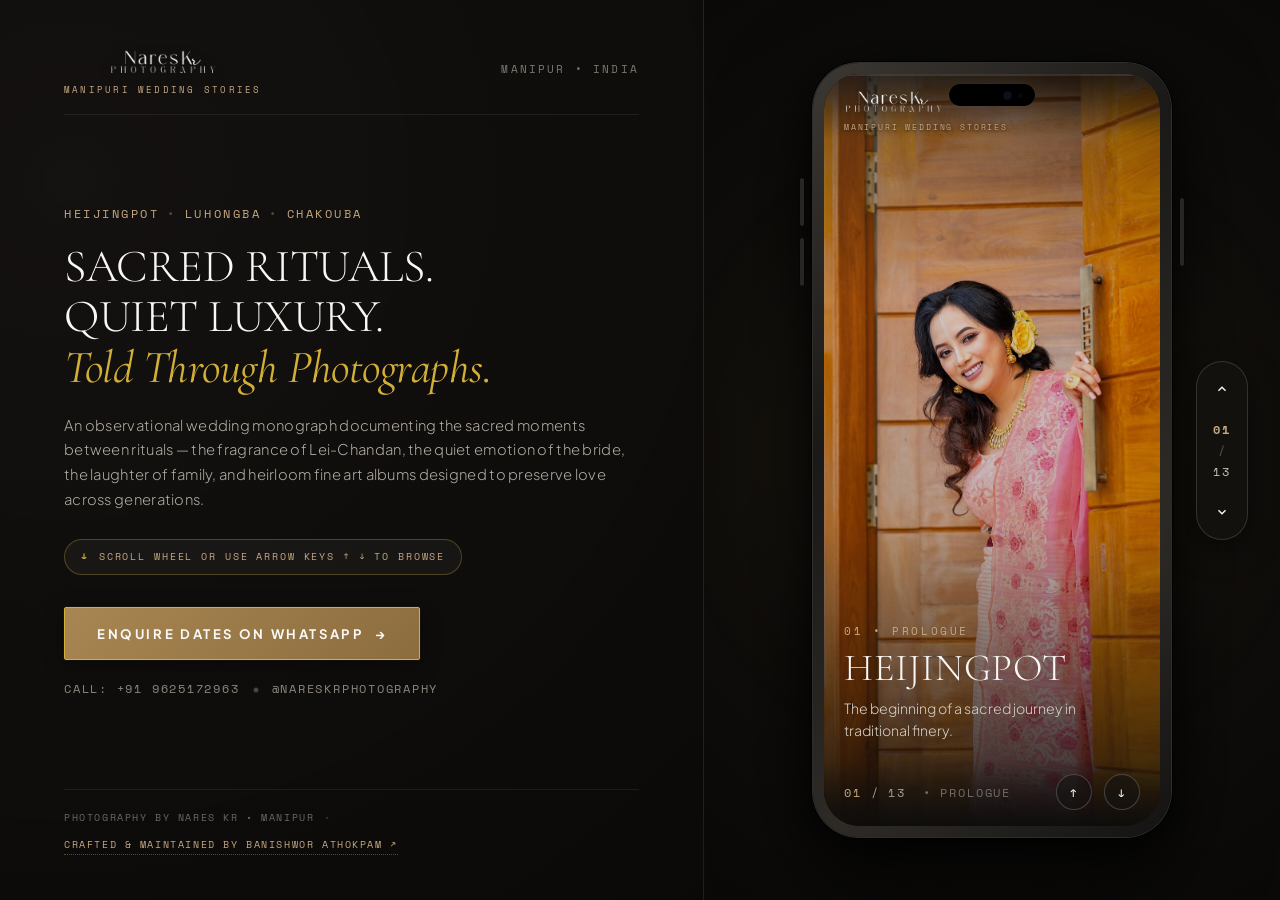
==== index.html @ adc8435a "feat: launch Nares Kr Photography mobile-first monograph and desktop split-screen experience" ====
<!DOCTYPE html>
<html lang="en">
<head>
  <meta charset="UTF-8">
  <meta name="viewport" content="width=device-width, initial-scale=1.0, viewport-fit=cover">
  <meta http-equiv="X-UA-Compatible" content="ie=edge">
  
  <title>NARES KR PHOTOGRAPHY • Manipuri Wedding Photography | Sacred Rituals & Stories</title>
  <meta name="description" content="Editorial wedding photography documenting sacred Manipuri weddings in Manipur by Nares Kr Photography. Heijingpot, Luhongba, Chakouba, and heirloom albums told with quiet luxury and cultural reverence.">
  <meta name="keywords" content="Nares Kr Photography, Manipuri Wedding Photography, Heijingpot, Luhongba, Chakouba, Meitei Wedding, Manipur Photographer, Traditional Wedding Photography">
  <meta name="author" content="Nares Kr Photography">
  <meta name="developer" content="Banishwor Athokpam">
  <meta name="designer" content="Banishwor Athokpam">
  <link rel="author" href="https://banishwor.github.io/aboutme">

  <!-- Favicons & Touch Icons -->
  <link rel="icon" type="image/svg+xml" href="assets/favicon.svg">
  <link rel="icon" type="image/png" sizes="32x32" href="assets/favicon-32x32.png">
  <link rel="apple-touch-icon" sizes="180x180" href="assets/apple-touch-icon.png">
  
  <!-- Open Graph / Social Media -->
  <meta property="og:type" content="website">
  <meta property="og:title" content="NARES KR PHOTOGRAPHY • Manipuri Wedding Stories">
  <meta property="og:description" content="A Manipuri wedding, told through photographs. Quiet luxury and cultural reverence by Nares Kr Photography.">
  <meta property="og:image" content="assets/images/web/heijingpot_3.jpg">

  <!-- Structured Data (Schema.org) -->
  <script type="application/ld+json">
  {
    "@context": "https://schema.org",
    "@type": "WebSite",
    "name": "Nares Kr Photography",
    "description": "Editorial wedding photography documenting sacred Manipuri weddings in Manipur.",
    "author": {
      "@type": "Person",
      "name": "Nares Kr",
      "jobTitle": "Photographer"
    },
    "creator": {
      "@type": "Person",
      "name": "Banishwor Athokpam",
      "url": "https://banishwor.github.io/aboutme",
      "jobTitle": "Web Developer & Maintainer"
    }
  }
  </script>

  <!-- Google Fonts Preconnect & Fonts -->
  <link rel="preconnect" href="https://fonts.googleapis.com">
  <link rel="preconnect" href="https://fonts.gstatic.com" crossorigin>
  <link href="https://fonts.googleapis.com/css2?family=Cormorant+Garamond:ital,wght@0,300;0,400;0,500;0,600;1,300;1,400&family=Plus+Jakarta+Sans:wght@300;400;500;600;700&family=Space+Mono:wght@400;700&display=swap" rel="stylesheet">

  <!-- Stylesheets -->
  <link rel="stylesheet" href="css/variables.css">
  <link rel="stylesheet" href="css/typography.css">
  <link rel="stylesheet" href="css/base.css">
  <link rel="stylesheet" href="css/animations.css">
  <link rel="stylesheet" href="css/components.css">
  <link rel="stylesheet" href="css/mobile.css">
  <link rel="stylesheet" href="css/desktop-coming-soon.css">
  <link rel="stylesheet" href="css/cinematic-album.css">
</head>
<body>
  <!-- Root App Container -->
  <div id="app" class="site-wrapper">
    <!-- ViewportRouter dynamically renders MobileExperience or DesktopComingSoon -->
  </div>

  <!-- Application Logic -->
  <script type="module" src="js/main.js"></script>
</body>
</html>
---- css/variables.css ----
/* ==========================================================================
   DESIGN TOKENS & VARIABLES — MANIPURI WEDDING PHOTOGRAPHY
   Quiet Luxury • Editorial • Cinematic • Culturally Respectful
   ========================================================================== */

:root {
  /* Color Palette: Warm Neutrals & Deep Charcoal */
  --color-bg-primary: #FAF8F5;          /* Warm Alabaster / Ivory Canvas */
  --color-bg-secondary: #F3EFE6;        /* Subtle Warm Sand / Alternate Section */
  --color-bg-surface: #FFFFFF;          /* Pure Card Background */
  --color-bg-surface-translucent: rgba(250, 248, 245, 0.92);
  --color-bg-dark: #141311;             /* Deep Charcoal / Near-Black Overlay */
  --color-bg-dark-surface: #1E1D1A;     /* Elevated Dark Card */
  --color-bg-placeholder: #EBE6DC;      /* Neutral Editorial Media Placeholder */

  /* Ink & Typography Colors */
  --color-ink-primary: #181715;         /* Deep Editorial Ink */
  --color-ink-secondary: #57534D;       /* Warm Charcoal Body Text */
  --color-ink-muted: #87827A;           /* Mineral Grey Metadata & Numbers */
  --color-ink-faint: #BFB9AE;           /* Whisper Dividers & Subdued Marks */
  --color-ink-inverted: #FAF8F5;       /* Text on Dark Backgrounds */
  --color-ink-inverted-muted: #A39E94;

  /* Accent: Subtle Muted Antique Gold */
  --color-accent-gold: #9E7D4B;         /* Restrained Warm Antique Gold */
  --color-accent-gold-soft: #C5A880;
  --color-accent-gold-light: rgba(158, 125, 75, 0.12);
  --color-accent-gold-border: rgba(158, 125, 75, 0.28);

  /* Borders & Dividers */
  --border-hairline: 1px solid rgba(24, 23, 21, 0.08);
  --border-faint: 1px solid rgba(24, 23, 21, 0.04);
  --border-gold-subtle: 1px solid rgba(158, 125, 75, 0.2);
  --border-dark: 1px solid rgba(250, 248, 245, 0.1);

  /* Typography Stacks */
  --font-serif: 'Cormorant Garamond', 'Playfair Display', Georgia, serif;
  --font-sans: 'Plus Jakarta Sans', -apple-system, BlinkMacSystemFont, 'Segoe UI', Roboto, sans-serif;
  --font-mono: 'Space Mono', monospace;

  /* Type Scale */
  --text-hero: clamp(2.4rem, 8vw, 3.8rem);
  --text-chapter-num: clamp(3rem, 10vw, 4.5rem);
  --text-chapter-title: clamp(1.8rem, 6vw, 2.6rem);
  --text-section-title: clamp(1.5rem, 5vw, 2.1rem);
  --text-card-title: 1.25rem;
  --text-body-lg: 1.05rem;
  --text-body: 0.9375rem;
  --text-body-sm: 0.8125rem;
  --text-meta: 0.6875rem;

  /* Spacing Scale (Mobile-First Rhythm) */
  --space-2xs: 4px;
  --space-xs: 8px;
  --space-sm: 12px;
  --space-md: 16px;
  --space-lg: 24px;
  --space-xl: 32px;
  --space-2xl: 48px;
  --space-3xl: 64px;
  --space-4xl: 96px;

  /* Gutter & Insets */
  --gutter-mobile: 20px;
  --gutter-mobile-sm: 16px;
  --header-height: 64px;
  --safe-area-top: env(safe-area-inset-top, 0px);
  --safe-area-bottom: env(safe-area-inset-bottom, 0px);

  /* Radius (Subtle & Editorial, never bubbly) */
  --radius-none: 0px;
  --radius-xs: 2px;
  --radius-sm: 4px;
  --radius-md: 8px;
  --radius-full: 9999px;

  /* Transitions & Curves (Slow, soft, cinematic) */
  --ease-editorial: cubic-bezier(0.22, 1, 0.36, 1);
  --ease-soft: cubic-bezier(0.4, 0, 0.2, 1);
  --transition-fast: 220ms var(--ease-soft);
  --transition-base: 400ms var(--ease-editorial);
  --transition-slow: 750ms var(--ease-editorial);
  --transition-image: 1200ms cubic-bezier(0.16, 1, 0.3, 1);

  /* Z-Index Hierarchy */
  --z-base: 1;
  --z-sticky: 10;
  --z-header: 100;
  --z-menu: 200;
  --z-modal: 300;
  --z-toast: 400;
}
---- css/typography.css ----
/* ==========================================================================
   TYPOGRAPHY — MANIPURI WEDDING PHOTOGRAPHY
   Editorial Fashion / Photography Journal Hierarchy
   ========================================================================== */

body {
  font-family: var(--font-sans);
  font-size: var(--text-body);
  line-height: 1.65;
  color: var(--color-ink-secondary);
  background-color: var(--color-bg-primary);
  -webkit-font-smoothing: antialiased;
  -moz-osx-font-smoothing: grayscale;
}

/* Editorial Headings */
h1, h2, h3, h4, h5, h6,
.font-serif,
.editorial-title,
.chapter-num,
.chapter-title {
  font-family: var(--font-serif);
  font-weight: 400;
  line-height: 1.15;
  color: var(--color-ink-primary);
  letter-spacing: -0.01em;
}

.hero-title {
  font-size: var(--text-hero);
  line-height: 1.05;
  font-weight: 300;
  letter-spacing: -0.02em;
  text-transform: uppercase;
}

.hero-title span {
  display: block;
}

.chapter-badge {
  display: inline-block;
  font-family: var(--font-mono);
  font-size: var(--text-meta);
  font-weight: 500;
  letter-spacing: 0.22em;
  text-transform: uppercase;
  color: var(--color-accent-gold);
  margin-bottom: var(--space-xs);
}

.chapter-number {
  font-family: var(--font-serif);
  font-size: var(--text-chapter-num);
  font-weight: 300;
  line-height: 1;
  color: var(--color-ink-faint);
  letter-spacing: -0.02em;
  margin-bottom: var(--space-2xs);
}

.chapter-heading {
  font-size: var(--text-chapter-title);
  font-weight: 300;
  text-transform: uppercase;
  letter-spacing: 0.04em;
  color: var(--color-ink-primary);
  margin-bottom: var(--space-sm);
}

.chapter-subtext {
  font-size: var(--text-body);
  color: var(--color-ink-secondary);
  font-weight: 300;
  line-height: 1.6;
  max-width: 32ch;
}

.section-title {
  font-size: var(--text-section-title);
  font-weight: 300;
  line-height: 1.15;
  letter-spacing: 0.02em;
  text-transform: uppercase;
  color: var(--color-ink-primary);
}

/* Metadata & Microcopy */
.meta-label {
  font-family: var(--font-sans);
  font-size: var(--text-meta);
  font-weight: 600;
  letter-spacing: 0.18em;
  text-transform: uppercase;
  color: var(--color-ink-muted);
}

.editorial-quote {
  font-family: var(--font-serif);
  font-size: clamp(1.25rem, 4.5vw, 1.65rem);
  font-style: italic;
  font-weight: 300;
  line-height: 1.45;
  color: var(--color-ink-primary);
}

.editorial-lead {
  font-size: var(--text-body-lg);
  font-weight: 300;
  line-height: 1.7;
  color: var(--color-ink-secondary);
}

/* Text alignment & Utilities */
.text-center { text-align: center; }
.text-left { text-align: left; }
.text-right { text-align: right; }
.text-uppercase { text-transform: uppercase; }
.text-muted { color: var(--color-ink-muted); }
.text-gold { color: var(--color-accent-gold); }
.text-inverted { color: var(--color-ink-inverted); }
---- css/base.css ----
/* ==========================================================================
   BASE & RESET STYLES — MANIPURI WEDDING PHOTOGRAPHY
   ========================================================================== */

*, *::before, *::after {
  box-sizing: border-box;
  margin: 0;
  padding: 0;
}

html {
  font-size: 16px;
  scroll-behavior: smooth;
  -webkit-text-size-adjust: 100%;
}

body {
  width: 100%;
  min-height: 100vh;
  min-height: 100dvh;
  overflow-x: hidden;
  position: relative;
  background-color: var(--color-bg-primary);
  color: var(--color-ink-primary);
  padding-top: var(--safe-area-top);
  padding-bottom: var(--safe-area-bottom);
  -webkit-tap-highlight-color: transparent;
}

img, video {
  display: block;
  max-width: 100%;
  height: auto;
  user-select: none;
  -webkit-user-drag: none;
}

a {
  color: inherit;
  text-decoration: none;
  transition: color var(--transition-fast), opacity var(--transition-fast);
}

button {
  font-family: inherit;
  font-size: inherit;
  background: none;
  border: none;
  color: inherit;
  cursor: pointer;
  padding: 0;
  touch-action: manipulation;
}

input, textarea, select {
  font-family: inherit;
  font-size: var(--text-body);
  color: var(--color-ink-primary);
  background-color: transparent;
  border: var(--border-hairline);
  border-radius: var(--radius-xs);
  outline: none;
  transition: border-color var(--transition-fast), background-color var(--transition-fast);
}

input:focus, textarea:focus, select:focus {
  border-color: var(--color-accent-gold);
}

/* Accessibility Focus */
a:focus-visible,
button:focus-visible,
input:focus-visible,
textarea:focus-visible {
  outline: 2px solid var(--color-accent-gold);
  outline-offset: 3px;
}

/* Layout Containers */
.site-wrapper {
  width: 100%;
  min-height: 100vh;
  position: relative;
  overflow-x: hidden;
}

.mobile-container {
  width: 100%;
  max-width: 480px;
  margin-left: auto;
  margin-right: auto;
  position: relative;
  padding-left: var(--gutter-mobile);
  padding-right: var(--gutter-mobile);
}

.mobile-container--fullbleed {
  width: 100%;
  max-width: 480px;
  margin-left: auto;
  margin-right: auto;
  padding-left: 0;
  padding-right: 0;
}

.section-spacing {
  padding-top: var(--space-3xl);
  padding-bottom: var(--space-3xl);
}

.section-spacing--lg {
  padding-top: var(--space-4xl);
  padding-bottom: var(--space-4xl);
}

.section-divider {
  width: 32px;
  height: 1px;
  background-color: var(--color-accent-gold);
  margin: var(--space-lg) auto;
  opacity: 0.6;
}

.section-divider--left {
  margin-left: 0;
}
---- css/animations.css ----
/* ==========================================================================
   ANIMATIONS & TRANSITIONS — MANIPURI WEDDING PHOTOGRAPHY
   Restrained • Cinematic • Slow & Soft
   ========================================================================== */

/* Reveal on Scroll primitives */
.reveal-init {
  opacity: 0;
  transform: translateY(20px);
  transition: opacity var(--transition-slow), transform var(--transition-slow);
  will-change: opacity, transform;
}

.reveal-init.is-revealed {
  opacity: 1;
  transform: translateY(0);
}

.reveal-scale-init {
  opacity: 0;
  transform: scale(0.97);
  transition: opacity var(--transition-slow), transform var(--transition-image);
  will-change: opacity, transform;
}

.reveal-scale-init.is-revealed {
  opacity: 1;
  transform: scale(1);
}

/* Staggered delay utility */
.delay-1 { transition-delay: 100ms; }
.delay-2 { transition-delay: 200ms; }
.delay-3 { transition-delay: 320ms; }
.delay-4 { transition-delay: 450ms; }

/* Hero Entrance Animations */
@keyframes heroImageFadeSettle {
  0% {
    opacity: 0;
    transform: scale(1.04);
  }
  100% {
    opacity: 1;
    transform: scale(1);
  }
}

@keyframes heroTextReveal {
  0% {
    opacity: 0;
    transform: translateY(28px);
  }
  100% {
    opacity: 1;
    transform: translateY(0);
  }
}

@keyframes scrollIndicatorPulse {
  0%, 100% {
    opacity: 0.4;
    transform: translateY(0);
  }
  50% {
    opacity: 0.9;
    transform: translateY(6px);
  }
}

.hero-animate-image {
  animation: heroImageFadeSettle 1800ms var(--ease-editorial) forwards;
}

.hero-animate-text {
  animation: heroTextReveal 1400ms var(--ease-editorial) 250ms forwards;
  opacity: 0;
}

.hero-animate-scroll {
  animation: heroTextReveal 1200ms var(--ease-editorial) 700ms forwards,
             scrollIndicatorPulse 3000ms ease-in-out 2000ms infinite;
  opacity: 0;
}

/* Chapter Image Scroll Parallax / Subtle Zoom */
.chapter-media-wrap {
  overflow: hidden;
  position: relative;
  background-color: var(--color-bg-placeholder);
}

.chapter-image-zoom {
  width: 100%;
  height: 100%;
  object-fit: cover;
  transition: transform 1600ms cubic-bezier(0.16, 1, 0.3, 1);
  will-change: transform;
}

.chapter-media-wrap:hover .chapter-image-zoom,
.chapter-media-wrap.is-active .chapter-image-zoom {
  transform: scale(1.04);
}

/* Photo -> Video -> Photo Crossfade Signature */
.photo-video-container {
  position: relative;
  overflow: hidden;
  background-color: var(--color-bg-dark);
}

.pvm-still,
.pvm-video {
  width: 100%;
  height: 100%;
  object-fit: cover;
  position: absolute;
  top: 0;
  left: 0;
  transition: opacity 1000ms var(--ease-editorial);
}

.pvm-still {
  z-index: 2;
  opacity: 1;
}

.pvm-video {
  z-index: 1;
  opacity: 0;
}

.photo-video-container.video-active .pvm-still {
  opacity: 0;
}

.photo-video-container.video-active .pvm-video {
  opacity: 1;
}

/* Reduced Motion Overrides */
@media (prefers-reduced-motion: reduce) {
  *,
  *::before,
  *::after {
    animation-duration: 0.01ms !important;
    animation-iteration-count: 1 !important;
    transition-duration: 0.01ms !important;
    scroll-behavior: auto !important;
  }
  
  .reveal-init,
  .reveal-scale-init,
  .hero-animate-text,
  .hero-animate-scroll {
    opacity: 1 !important;
    transform: none !important;
  }
  
  .chapter-image-zoom {
    transform: none !important;
  }
}
---- css/components.css ----
/* ==========================================================================
   COMPONENTS — MANIPURI WEDDING PHOTOGRAPHY
   Editorial • Minimal • Touch-Friendly
   ========================================================================== */

/* --------------------------------------------------------------------------
   1. FLOATING HEADER & MOBILE NAVIGATION OVERLAY
   -------------------------------------------------------------------------- */
.site-header {
  position: fixed;
  top: 0;
  left: 0;
  width: 100%;
  height: var(--header-height);
  z-index: var(--z-header);
  padding: 0 var(--gutter-mobile);
  display: flex;
  align-items: center;
  justify-content: space-between;
  background: linear-gradient(to bottom, rgba(250, 248, 245, 0.95) 0%, rgba(250, 248, 245, 0) 100%);
  transition: background-color var(--transition-base), backdrop-filter var(--transition-base);
}

.site-header.is-scrolled {
  background-color: var(--color-bg-surface-translucent);
  backdrop-filter: blur(12px);
  -webkit-backdrop-filter: blur(12px);
  border-bottom: var(--border-hairline);
}

.brand-mark {
  display: flex;
  flex-direction: column;
  text-align: left;
}

.brand-name {
  font-family: var(--font-serif);
  font-size: 1.15rem;
  letter-spacing: 0.08em;
  text-transform: uppercase;
  color: var(--color-ink-primary);
  line-height: 1.1;
}

.brand-logo-img {
  height: 32px;
  width: auto;
  max-width: 170px;
  object-fit: contain;
  display: block;
  filter: brightness(0) invert(0.96);
  margin-bottom: 4px;
}

.brand-subtitle {
  font-family: var(--font-sans);
  font-size: 0.58rem;
  letter-spacing: 0.22em;
  text-transform: uppercase;
  color: var(--color-accent-gold);
}

.menu-trigger {
  display: flex;
  align-items: center;
  gap: var(--space-xs);
  padding: var(--space-xs) var(--space-sm);
  border: var(--border-hairline);
  border-radius: var(--radius-full);
  background-color: var(--color-bg-surface);
  font-family: var(--font-sans);
  font-size: var(--text-meta);
  font-weight: 600;
  letter-spacing: 0.16em;
  text-transform: uppercase;
  color: var(--color-ink-primary);
  transition: border-color var(--transition-fast), background-color var(--transition-fast);
}

.menu-trigger:active {
  background-color: var(--color-bg-secondary);
}

.menu-trigger-icon {
  width: 14px;
  height: 8px;
  display: flex;
  flex-direction: column;
  justify-content: space-between;
}

.menu-trigger-icon span {
  display: block;
  width: 100%;
  height: 1.5px;
  background-color: var(--color-ink-primary);
  transition: transform var(--transition-base);
}

/* Fullscreen Editorial Menu Overlay */
.mobile-menu-overlay {
  position: fixed;
  top: 0;
  left: 0;
  width: 100%;
  height: 100%;
  height: 100dvh;
  z-index: var(--z-menu);
  background-color: var(--color-bg-dark);
  color: var(--color-ink-inverted);
  display: flex;
  flex-direction: column;
  justify-content: space-between;
  padding: calc(var(--safe-area-top) + 24px) var(--gutter-mobile) calc(var(--safe-area-bottom) + 32px);
  opacity: 0;
  pointer-events: none;
  transition: opacity var(--transition-base);
}

.mobile-menu-overlay.is-open {
  opacity: 1;
  pointer-events: auto;
}

.menu-header {
  display: flex;
  justify-content: space-between;
  align-items: center;
  padding-bottom: var(--space-lg);
  border-bottom: var(--border-dark);
}

.menu-close-btn {
  display: flex;
  align-items: center;
  gap: var(--space-xs);
  font-family: var(--font-sans);
  font-size: var(--text-meta);
  font-weight: 600;
  letter-spacing: 0.18em;
  text-transform: uppercase;
  color: var(--color-ink-inverted-muted);
  padding: var(--space-xs) var(--space-sm);
  border: var(--border-dark);
  border-radius: var(--radius-full);
}

.menu-nav-list {
  list-style: none;
  display: flex;
  flex-direction: column;
  gap: var(--space-sm);
  margin-top: auto;
  margin-bottom: auto;
  padding-top: var(--space-md);
  padding-bottom: var(--space-md);
}

.menu-nav-item a {
  display: flex;
  align-items: baseline;
  gap: var(--space-md);
  font-family: var(--font-serif);
  font-size: clamp(1.6rem, 5.5vw, 2.2rem);
  font-weight: 300;
  letter-spacing: 0.02em;
  text-transform: uppercase;
  color: var(--color-ink-inverted);
  transition: color var(--transition-fast), transform var(--transition-fast);
}

.menu-nav-item a:active {
  color: var(--color-accent-gold-soft);
  transform: translateX(4px);
}

.menu-nav-num {
  font-family: var(--font-mono);
  font-size: var(--text-meta);
  font-weight: 400;
  color: var(--color-accent-gold-soft);
  letter-spacing: 0.1em;
}

.menu-footer {
  display: flex;
  justify-content: space-between;
  align-items: flex-end;
  padding-top: var(--space-lg);
  border-top: var(--border-dark);
}

.menu-footer-meta {
  font-size: var(--text-body-sm);
  color: var(--color-ink-inverted-muted);
}

.menu-footer-links {
  display: flex;
  gap: var(--space-md);
  font-size: var(--text-body-sm);
  color: var(--color-accent-gold-soft);
}

/* --------------------------------------------------------------------------
   2. HERO SECTION
   -------------------------------------------------------------------------- */
.hero-section {
  position: relative;
  width: 100%;
  min-height: 100vh;
  min-height: 100dvh;
  display: flex;
  flex-direction: column;
  justify-content: flex-end;
  padding: calc(var(--header-height) + 16px) var(--gutter-mobile) calc(var(--safe-area-bottom) + 36px);
  overflow: hidden;
  background-color: var(--color-bg-dark);
}

.hero-background {
  position: absolute;
  top: 0;
  left: 0;
  width: 100%;
  height: 100%;
  z-index: 1;
}

.hero-bg-img {
  width: 100%;
  height: 100%;
  object-fit: cover;
  object-position: center 30%;
  filter: brightness(0.86) contrast(1.02);
}

.hero-scrim {
  position: absolute;
  top: 0;
  left: 0;
  width: 100%;
  height: 100%;
  background: linear-gradient(
    to bottom,
    rgba(20, 19, 17, 0.25) 0%,
    rgba(20, 19, 17, 0.1) 40%,
    rgba(20, 19, 17, 0.75) 80%,
    rgba(20, 19, 17, 0.95) 100%
  );
  z-index: 2;
}

.hero-content {
  position: relative;
  z-index: 3;
  color: var(--color-ink-inverted);
}

.hero-tagline {
  font-family: var(--font-serif);
  font-size: var(--text-body-lg);
  font-style: italic;
  font-weight: 300;
  color: var(--color-accent-gold-soft);
  margin-top: var(--space-xs);
  margin-bottom: var(--space-lg);
  line-height: 1.4;
}

.hero-scroll-indicator {
  display: flex;
  align-items: center;
  gap: var(--space-xs);
  font-family: var(--font-sans);
  font-size: var(--text-meta);
  font-weight: 600;
  letter-spacing: 0.22em;
  text-transform: uppercase;
  color: var(--color-ink-inverted-muted);
}

.scroll-line {
  width: 28px;
  height: 1px;
  background-color: var(--color-accent-gold-soft);
}

/* --------------------------------------------------------------------------
   3. MEDIA PLACEHOLDER SYSTEM
   -------------------------------------------------------------------------- */
.media-placeholder {
  width: 100%;
  background-color: var(--color-bg-placeholder);
  border: var(--border-hairline);
  display: flex;
  flex-direction: column;
  align-items: center;
  justify-content: center;
  text-align: center;
  padding: var(--space-lg);
  position: relative;
  overflow: hidden;
  color: var(--color-ink-muted);
  user-select: none;
}

.media-placeholder--portrait {
  aspect-ratio: 3 / 4;
}

.media-placeholder--portrait-tall {
  aspect-ratio: 9 / 16;
}

.media-placeholder--landscape {
  aspect-ratio: 16 / 9;
}

.media-placeholder--square {
  aspect-ratio: 1 / 1;
}

.media-placeholder--album {
  aspect-ratio: 16 / 10;
}

.placeholder-badge {
  font-family: var(--font-mono);
  font-size: var(--text-meta);
  letter-spacing: 0.16em;
  text-transform: uppercase;
  color: var(--color-accent-gold);
  margin-bottom: var(--space-2xs);
}

.placeholder-title {
  font-family: var(--font-serif);
  font-size: 1.15rem;
  letter-spacing: 0.06em;
  text-transform: uppercase;
  color: var(--color-ink-secondary);
  font-weight: 400;
}

.placeholder-hint {
  font-family: var(--font-sans);
  font-size: var(--text-meta);
  letter-spacing: 0.08em;
  color: var(--color-ink-muted);
  margin-top: var(--space-2xs);
}

/* --------------------------------------------------------------------------
   4. EDITORIAL STORY CHAPTERS
   -------------------------------------------------------------------------- */
.chapter-container {
  padding-top: var(--space-3xl);
  padding-bottom: var(--space-3xl);
  position: relative;
}

.chapter-header {
  margin-bottom: var(--space-xl);
}

.chapter-frame {
  position: relative;
  width: 100%;
  background-color: var(--color-bg-placeholder);
  overflow: hidden;
  box-shadow: 0 8px 30px rgba(0, 0, 0, 0.04);
}

.chapter-frame--portrait {
  aspect-ratio: 4 / 5;
}

.chapter-frame--landscape {
  aspect-ratio: 3 / 2;
  margin-top: var(--space-md);
  margin-bottom: var(--space-md);
}

.chapter-frame--full {
  width: 100vw;
  margin-left: calc(-1 * var(--gutter-mobile));
  margin-right: calc(-1 * var(--gutter-mobile));
  aspect-ratio: 9 / 16;
}

.chapter-caption {
  font-family: var(--font-sans);
  font-size: var(--text-body-sm);
  color: var(--color-ink-muted);
  margin-top: var(--space-sm);
  font-weight: 400;
  display: flex;
  justify-content: space-between;
  align-items: center;
}

/* --------------------------------------------------------------------------
   5. FEATURED STORIES & PEOPLE SECTION
   -------------------------------------------------------------------------- */
.story-card {
  position: relative;
  background-color: var(--color-bg-surface);
  border: var(--border-hairline);
  margin-bottom: var(--space-2xl);
  overflow: hidden;
}

.story-card-image {
  width: 100%;
  aspect-ratio: 3 / 2;
  object-fit: cover;
  background-color: var(--color-bg-placeholder);
}

.story-card-content {
  padding: var(--space-lg);
}

.story-card-category {
  font-family: var(--font-mono);
  font-size: var(--text-meta);
  color: var(--color-accent-gold);
  letter-spacing: 0.18em;
  text-transform: uppercase;
  margin-bottom: var(--space-2xs);
}

.story-card-title {
  font-family: var(--font-serif);
  font-size: 1.4rem;
  color: var(--color-ink-primary);
  margin-bottom: var(--space-xs);
  text-transform: uppercase;
  letter-spacing: 0.02em;
}

.story-card-desc {
  font-size: var(--text-body-sm);
  color: var(--color-ink-secondary);
  line-height: 1.6;
  margin-bottom: var(--space-md);
}

.story-enter-btn {
  display: inline-flex;
  align-items: center;
  gap: var(--space-xs);
  font-family: var(--font-sans);
  font-size: var(--text-meta);
  font-weight: 600;
  letter-spacing: 0.18em;
  text-transform: uppercase;
  color: var(--color-accent-gold);
}

.people-grid {
  display: grid;
  grid-template-columns: 1fr;
  gap: var(--space-lg);
  margin-top: var(--space-xl);
}

.people-card {
  background-color: var(--color-bg-surface);
  border: var(--border-hairline);
  overflow: hidden;
}

.people-card-img {
  width: 100%;
  aspect-ratio: 4 / 3;
  object-fit: cover;
}

.people-card-meta {
  padding: var(--space-md);
  display: flex;
  justify-content: space-between;
  align-items: baseline;
}

/* --------------------------------------------------------------------------
   6. EDITORIAL THREE PLANS & PACKAGE DETAIL MODAL
   -------------------------------------------------------------------------- */
.packages-section {
  background-color: var(--color-bg-secondary);
}

.plan-card {
  background-color: var(--color-bg-surface);
  border: var(--border-hairline);
  padding: var(--space-xl) var(--space-lg);
  margin-bottom: var(--space-lg);
  position: relative;
  transition: transform var(--transition-base), box-shadow var(--transition-base);
}

.plan-card--featured {
  border-color: var(--color-accent-gold);
  background-color: #FFFFFF;
}

.plan-featured-badge {
  position: absolute;
  top: 0;
  right: var(--space-lg);
  background-color: var(--color-accent-gold);
  color: #FFFFFF;
  font-family: var(--font-sans);
  font-size: 0.62rem;
  font-weight: 700;
  letter-spacing: 0.16em;
  text-transform: uppercase;
  padding: 4px 10px;
  border-bottom-left-radius: var(--radius-xs);
  border-bottom-right-radius: var(--radius-xs);
}

.plan-number {
  font-family: var(--font-mono);
  font-size: var(--text-meta);
  color: var(--color-accent-gold);
  letter-spacing: 0.18em;
  margin-bottom: var(--space-2xs);
}

.plan-name {
  font-family: var(--font-serif);
  font-size: 1.65rem;
  text-transform: uppercase;
  letter-spacing: 0.04em;
  color: var(--color-ink-primary);
  margin-bottom: var(--space-xs);
}

.plan-tagline {
  font-size: var(--text-body-sm);
  color: var(--color-ink-muted);
  font-style: italic;
  font-family: var(--font-serif);
  margin-bottom: var(--space-lg);
}

.plan-specs-list {
  list-style: none;
  margin-bottom: var(--space-xl);
  display: flex;
  flex-direction: column;
  gap: var(--space-sm);
  border-top: var(--border-hairline);
  border-bottom: var(--border-hairline);
  padding-top: var(--space-md);
  padding-bottom: var(--space-md);
}

.plan-spec-item {
  display: flex;
  justify-content: space-between;
  align-items: baseline;
  font-size: var(--text-body-sm);
}

.plan-spec-label {
  color: var(--color-ink-muted);
  text-transform: uppercase;
  font-size: var(--text-meta);
  letter-spacing: 0.12em;
  font-weight: 500;
}

.plan-spec-val {
  color: var(--color-ink-primary);
  font-weight: 600;
}

.plan-detail-trigger {
  width: 100%;
  padding: var(--space-sm) var(--space-md);
  border: var(--border-hairline);
  border-radius: var(--radius-xs);
  font-family: var(--font-sans);
  font-size: var(--text-meta);
  font-weight: 600;
  letter-spacing: 0.18em;
  text-transform: uppercase;
  text-align: center;
  color: var(--color-ink-primary);
  transition: background-color var(--transition-fast), border-color var(--transition-fast);
}

.plan-detail-trigger:active {
  background-color: var(--color-bg-secondary);
  border-color: var(--color-accent-gold);
}

/* Package Detail Slide-Over Modal */
.modal-backdrop {
  position: fixed;
  top: 0;
  left: 0;
  width: 100%;
  height: 100%;
  height: 100dvh;
  z-index: var(--z-modal);
  background-color: rgba(20, 19, 17, 0.75);
  backdrop-filter: blur(8px);
  -webkit-backdrop-filter: blur(8px);
  opacity: 0;
  pointer-events: none;
  transition: opacity var(--transition-base);
  display: flex;
  justify-content: center;
  align-items: flex-end;
}

.modal-backdrop.is-open {
  opacity: 1;
  pointer-events: auto;
}

.modal-sheet {
  width: 100%;
  max-width: 480px;
  max-height: 88vh;
  background-color: var(--color-bg-primary);
  border-top-left-radius: var(--radius-md);
  border-top-right-radius: var(--radius-md);
  overflow-y: auto;
  padding: var(--space-xl) var(--gutter-mobile) calc(var(--safe-area-bottom) + 32px);
  transform: translateY(100%);
  transition: transform var(--transition-base);
  box-shadow: 0 -10px 40px rgba(0, 0, 0, 0.2);
}

.modal-backdrop.is-open .modal-sheet {
  transform: translateY(0);
}

.modal-header {
  display: flex;
  justify-content: space-between;
  align-items: flex-start;
  margin-bottom: var(--space-lg);
  border-bottom: var(--border-hairline);
  padding-bottom: var(--space-md);
}

.modal-close-btn {
  font-family: var(--font-sans);
  font-size: var(--text-meta);
  font-weight: 600;
  letter-spacing: 0.16em;
  text-transform: uppercase;
  color: var(--color-ink-muted);
  padding: var(--space-2xs) var(--space-xs);
}

/* --------------------------------------------------------------------------
   7. WEDDING TIMELINE & PROCESS PIPELINE
   -------------------------------------------------------------------------- */
.timeline-wrapper {
  position: relative;
  padding-left: var(--space-xl);
  margin-top: var(--space-xl);
}

.timeline-line {
  position: absolute;
  top: 8px;
  left: 6px;
  width: 1px;
  height: calc(100% - 24px);
  background-color: var(--color-accent-gold);
  opacity: 0.35;
}

.timeline-step {
  position: relative;
  margin-bottom: var(--space-xl);
}

.timeline-dot {
  position: absolute;
  top: 6px;
  left: calc(-1 * var(--space-xl) + 2px);
  width: 9px;
  height: 9px;
  border-radius: 50%;
  background-color: var(--color-accent-gold);
}

.timeline-step-title {
  font-family: var(--font-serif);
  font-size: 1.25rem;
  color: var(--color-ink-primary);
  text-transform: uppercase;
  letter-spacing: 0.04em;
  margin-bottom: var(--space-2xs);
}

.timeline-step-desc {
  font-size: var(--text-body-sm);
  color: var(--color-ink-secondary);
  line-height: 1.55;
}

/* Process Pipeline Steps (Captured -> Kept) */
.process-steps {
  display: flex;
  flex-direction: column;
  gap: var(--space-md);
  margin-top: var(--space-xl);
}

.process-step-item {
  display: flex;
  align-items: center;
  gap: var(--space-md);
  padding: var(--space-md);
  background-color: var(--color-bg-surface);
  border: var(--border-hairline);
}

.process-step-num {
  font-family: var(--font-mono);
  font-size: var(--text-meta);
  color: var(--color-accent-gold);
}

.process-step-name {
  font-family: var(--font-serif);
  font-size: 1.15rem;
  text-transform: uppercase;
  letter-spacing: 0.06em;
  color: var(--color-ink-primary);
}

/* --------------------------------------------------------------------------
   8. BOOKING FORM & INPUTS
   -------------------------------------------------------------------------- */
.booking-section {
  background-color: var(--color-bg-dark);
  color: var(--color-ink-inverted);
}

.booking-form {
  display: flex;
  flex-direction: column;
  gap: var(--space-lg);
  margin-top: var(--space-xl);
}

.form-group {
  display: flex;
  flex-direction: column;
  gap: var(--space-xs);
}

.form-label {
  font-family: var(--font-sans);
  font-size: var(--text-meta);
  font-weight: 600;
  letter-spacing: 0.16em;
  text-transform: uppercase;
  color: var(--color-ink-inverted-muted);
}

.form-input,
.form-select,
.form-textarea {
  padding: var(--space-sm) var(--space-md);
  background-color: var(--color-bg-dark-surface);
  border: var(--border-dark);
  color: var(--color-ink-inverted);
  border-radius: var(--radius-xs);
}

.form-input:focus,
.form-select:focus,
.form-textarea:focus {
  border-color: var(--color-accent-gold-soft);
}

.events-checkbox-grid {
  display: grid;
  grid-template-columns: 1fr 1fr;
  gap: var(--space-sm);
}

.event-checkbox-label {
  display: flex;
  align-items: center;
  gap: var(--space-xs);
  padding: var(--space-sm);
  background-color: var(--color-bg-dark-surface);
  border: var(--border-dark);
  border-radius: var(--radius-xs);
  font-size: var(--text-body-sm);
  cursor: pointer;
}

.event-checkbox-label input[type="checkbox"] {
  accent-color: var(--color-accent-gold);
}

.btn-primary {
  width: 100%;
  padding: var(--space-md) var(--space-lg);
  background-color: var(--color-accent-gold);
  color: #FFFFFF;
  font-family: var(--font-sans);
  font-size: var(--text-meta);
  font-weight: 700;
  letter-spacing: 0.22em;
  text-transform: uppercase;
  border-radius: var(--radius-xs);
  transition: background-color var(--transition-fast), transform var(--transition-fast);
}

.btn-primary:active {
  background-color: #8C6D3F;
  transform: scale(0.99);
}

.btn-whatsapp-direct {
  width: 100%;
  display: flex;
  align-items: center;
  justify-content: center;
  gap: var(--space-xs);
  padding: var(--space-sm) var(--space-lg);
  background-color: transparent;
  border: var(--border-dark);
  color: var(--color-accent-gold-soft);
  font-family: var(--font-sans);
  font-size: var(--text-meta);
  font-weight: 600;
  letter-spacing: 0.16em;
  text-transform: uppercase;
  border-radius: var(--radius-xs);
  margin-top: var(--space-xs);
}

/* --------------------------------------------------------------------------
   9. FOOTER
   -------------------------------------------------------------------------- */
.site-footer {
  padding: var(--space-3xl) var(--gutter-mobile) calc(var(--safe-area-bottom) + 32px);
  background-color: var(--color-bg-dark);
  color: var(--color-ink-inverted);
  border-top: var(--border-dark);
  text-align: center;
}

.footer-brand {
  margin-bottom: var(--space-lg);
}

.footer-links {
  display: flex;
  justify-content: center;
  gap: var(--space-lg);
  margin-bottom: var(--space-xl);
  font-size: var(--text-body-sm);
  color: var(--color-accent-gold-soft);
}

.footer-copy {
  font-size: var(--text-meta);
  color: var(--color-ink-inverted-muted);
  letter-spacing: 0.08em;
}
---- css/mobile.css ----
/* ==========================================================================
   MOBILE-FIRST EXPERIENCE — SPECIFIC STYLES & LAYOUTS
   Tuned for: 360px, 375px, 390px, 393px, 412px, 430px, 480px
   ========================================================================== */

.mobile-view {
  width: 100%;
  max-width: 480px;
  margin: 0 auto;
  min-height: 100vh;
  position: relative;
  background-color: var(--color-bg-primary);
  box-shadow: 0 0 50px rgba(0, 0, 0, 0.08);
}

/* Ensure mobile image alternating rhythm (portrait vs landscape) */
.media-portrait-frame {
  width: 100%;
  aspect-ratio: 4 / 5;
  object-fit: cover;
  border-radius: var(--radius-xs);
  box-shadow: 0 4px 20px rgba(0, 0, 0, 0.06);
}

.media-landscape-frame {
  width: 100%;
  aspect-ratio: 3 / 2;
  object-fit: cover;
  border-radius: var(--radius-xs);
  box-shadow: 0 4px 20px rgba(0, 0, 0, 0.06);
}

.media-wide-cinematic {
  width: 100vw;
  max-width: 480px;
  position: relative;
  left: 50%;
  transform: translateX(-50%);
  aspect-ratio: 16 / 9;
  object-fit: cover;
}

/* Perspective multi-angle grid */
.perspective-grid {
  display: grid;
  grid-template-columns: 1fr;
  gap: var(--space-md);
  margin-top: var(--space-lg);
}

.perspective-item {
  position: relative;
  background-color: var(--color-bg-surface);
  border: var(--border-hairline);
  overflow: hidden;
}

.perspective-caption {
  padding: var(--space-sm) var(--space-md);
  font-family: var(--font-sans);
  font-size: var(--text-meta);
  color: var(--color-ink-muted);
  letter-spacing: 0.12em;
  text-transform: uppercase;
}

/* Album mockups & Spreads */
.album-spread-preview {
  width: 100%;
  background-color: var(--color-bg-surface);
  border: var(--border-hairline);
  padding: var(--space-md);
  box-shadow: 0 8px 30px rgba(0, 0, 0, 0.06);
  margin-top: var(--space-xl);
  margin-bottom: var(--space-xl);
}

.album-spread-inner {
  width: 100%;
  aspect-ratio: 16 / 10;
  display: flex;
  position: relative;
  background-color: #FAF8F5;
  box-shadow: inset 0 0 10px rgba(0, 0, 0, 0.05);
}

.album-page-gutter {
  position: absolute;
  top: 0;
  left: 50%;
  width: 2px;
  height: 100%;
  background: linear-gradient(to right, rgba(0,0,0,0.12), rgba(0,0,0,0.02), rgba(0,0,0,0.12));
  transform: translateX(-50%);
  z-index: 2;
}

.album-half-page {
  flex: 1;
  padding: var(--space-sm);
  display: flex;
  align-items: center;
  justify-content: center;
  overflow: hidden;
}

.album-half-img {
  width: 100%;
  height: 100%;
  object-fit: cover;
}

/* Small screens fine-tuning */
@media (max-width: 375px) {
  :root {
    --gutter-mobile: 16px;
    --space-3xl: 48px;
    --space-4xl: 64px;
  }
  
  .hero-title {
    font-size: 2.1rem;
  }
  
  .chapter-heading {
    font-size: 1.55rem;
  }
}
---- css/desktop-coming-soon.css ----
/* ==========================================================================
   DESKTOP EXPERIENCE — SPLIT-SCREEN MONOGRAPH WITH PHONE MOCKUP
   Dedicated Editorial Presentation for Desktop Viewports (>= 768px)
   ========================================================================== */

/* Zero Page Scroll Lock: The outer PC window remains perfectly still */
html, body {
  height: 100%;
  overflow: hidden !important;
  padding: 0 !important;
  margin: 0 !important;
}

#app {
  width: 100%;
  height: 100%;
  overflow: hidden;
}

.desktop-split-wrapper {
  display: grid;
  grid-template-columns: 1.1fr 0.9fr;
  width: 100vw;
  height: 100vh;
  height: 100dvh;
  overflow: hidden;
  background-color: #0A0908;
  color: #FAF8F5;
  position: relative;
  user-select: none;
}

/* ==========================================================================
   LEFT COLUMN: EDITORIAL STORYTELLING & STUDIO ACTIONS
   ========================================================================== */

.desktop-editorial-col {
  display: flex;
  flex-direction: column;
  justify-content: space-between;
  padding: clamp(36px, 5vh, 56px) clamp(40px, 5vw, 72px);
  height: 100%;
  overflow: hidden;
  position: relative;
  z-index: 2;
  border-right: 1px solid rgba(255, 255, 255, 0.08);
  background: radial-gradient(circle at 10% 20%, rgba(26, 24, 22, 0.6) 0%, rgba(10, 9, 8, 0.95) 100%);
  box-sizing: border-box;
}

/* Top Header Bar */
.desktop-editorial-header {
  display: flex;
  justify-content: space-between;
  align-items: center;
  width: 100%;
  padding-bottom: 20px;
  border-bottom: 1px solid rgba(255, 255, 255, 0.07);
}

.desktop-editorial-brand {
  display: flex;
  flex-direction: column;
  gap: 4px;
}

.desktop-editorial-logo {
  height: 36px;
  width: auto;
  max-width: 200px;
  object-fit: contain;
  display: block;
  filter: brightness(0) invert(0.96) drop-shadow(0 2px 6px rgba(0, 0, 0, 0.6));
}

.desktop-editorial-sub {
  font-family: var(--font-mono);
  font-size: 0.58rem;
  letter-spacing: 0.24em;
  text-transform: uppercase;
  color: var(--color-accent-gold-soft);
  line-height: 1;
}

.desktop-studio-loc {
  font-family: var(--font-mono);
  font-size: 0.68rem;
  letter-spacing: 0.20em;
  text-transform: uppercase;
  color: #7D776E;
}

/* Center Editorial Content */
.desktop-editorial-body {
  margin: auto 0;
  max-width: 580px;
}

.desktop-editorial-rituals {
  font-family: var(--font-mono);
  font-size: 0.72rem;
  letter-spacing: 0.22em;
  text-transform: uppercase;
  color: var(--color-accent-gold-soft);
  margin-bottom: 18px;
  display: flex;
  align-items: center;
  gap: 8px;
}

.desktop-editorial-rituals .dot {
  opacity: 0.5;
  color: var(--color-accent-gold);
}

.desktop-editorial-heading {
  font-family: var(--font-serif);
  font-size: clamp(2.3rem, 3.6vw, 3.6rem);
  font-weight: 300;
  line-height: 1.1;
  letter-spacing: -0.01em;
  text-transform: uppercase;
  color: #FAF8F5;
  margin-bottom: 20px;
}

.desktop-editorial-heading .heading-italic {
  font-style: italic;
  font-weight: 400;
  color: #D4AF37;
  display: block;
  text-transform: none;
  font-family: var(--font-serif);
}

.desktop-editorial-lead {
  font-family: var(--font-sans);
  font-size: clamp(0.92rem, 1.1vw, 1.05rem);
  color: #B0AAA0;
  font-weight: 300;
  line-height: 1.68;
  letter-spacing: 0.02em;
  margin-bottom: 28px;
}

/* Interactive Navigation Guide Indicator */
.desktop-interactive-guide {
  display: inline-flex;
  align-items: center;
  gap: 10px;
  padding: 8px 16px;
  background: rgba(255, 255, 255, 0.04);
  border: 1px solid rgba(212, 175, 55, 0.3);
  border-radius: var(--radius-full);
  font-family: var(--font-mono);
  font-size: 0.65rem;
  letter-spacing: 0.18em;
  text-transform: uppercase;
  color: var(--color-accent-gold-soft);
  margin-bottom: 32px;
}

.guide-scroll-icon {
  animation: floatDown 1.8s ease-in-out infinite;
  display: inline-block;
  color: #D4AF37;
  font-weight: bold;
}

@keyframes floatDown {
  0%, 100% { transform: translateY(-2px); }
  50% { transform: translateY(3px); }
}

/* Actions & Contact Group */
.desktop-editorial-actions {
  display: flex;
  flex-direction: column;
  gap: 16px;
}

.desktop-whatsapp-cta {
  display: inline-flex;
  align-items: center;
  justify-content: center;
  gap: 10px;
  padding: 15px 32px;
  background: linear-gradient(135deg, #A88653 0%, #8C6D3E 100%);
  border: 1px solid #D4AF37;
  color: #FAF8F5;
  border-radius: 2px;
  font-family: var(--font-sans);
  font-size: 0.82rem;
  font-weight: 700;
  letter-spacing: 0.20em;
  text-transform: uppercase;
  text-decoration: none;
  width: fit-content;
  box-shadow: 0 4px 20px rgba(0, 0, 0, 0.4), 0 0 1px rgba(212, 175, 55, 0.5);
  transition: transform var(--transition-fast), background var(--transition-fast);
}

.desktop-whatsapp-cta:hover {
  transform: translateY(-2px);
  background: linear-gradient(135deg, #B5935E 0%, #997847 100%);
}

.desktop-editorial-meta {
  display: flex;
  align-items: center;
  gap: 12px;
}

.desktop-meta-item {
  font-family: var(--font-mono);
  font-size: 0.74rem;
  letter-spacing: 0.15em;
  text-transform: uppercase;
  color: #8C867D;
  text-decoration: none;
  transition: color var(--transition-fast);
}

.desktop-meta-item:hover {
  color: #FAF8F5;
}

.desktop-editorial-meta .dot {
  color: #4A4640;
}

/* Colophon Footer */
.desktop-editorial-footer {
  padding-top: 20px;
  border-top: 1px solid rgba(255, 255, 255, 0.07);
}

.desktop-colophon-row {
  display: flex;
  align-items: center;
  gap: 10px;
  font-family: var(--font-mono);
  font-size: 0.62rem;
  letter-spacing: 0.16em;
  text-transform: uppercase;
  color: #6C665F;
  flex-wrap: wrap;
}

.desktop-colophon-row .dot {
  opacity: 0.4;
}

.desktop-dev-link {
  color: var(--color-accent-gold-soft);
  text-decoration: none;
  border-bottom: 1px dotted rgba(212, 175, 55, 0.4);
  padding-bottom: 1px;
  transition: color var(--transition-fast), border-color var(--transition-fast);
}

.desktop-dev-link:hover {
  color: #FAF8F5;
  border-color: #FAF8F5;
}

/* ==========================================================================
   RIGHT COLUMN: INTERACTIVE SMARTPHONE MOCKUP
   ========================================================================== */

.desktop-mockup-col {
  display: flex;
  align-items: center;
  justify-content: center;
  height: 100%;
  position: relative;
  padding: clamp(16px, 3vh, 36px);
  background: radial-gradient(circle at 50% 50%, #151310 0%, #0A0908 100%);
  overflow: hidden;
  box-sizing: border-box;
}

/* Ambient Backlight Glow */
.desktop-ambient-backlight {
  position: absolute;
  width: 540px;
  height: 680px;
  border-radius: 50%;
  background: radial-gradient(circle, rgba(212, 175, 55, 0.09) 0%, rgba(212, 175, 55, 0) 70%);
  pointer-events: none;
  filter: blur(50px);
}

/* Smartphone Hardware Frame (Titanium Silhouette) */
.iphone-mockup {
  position: relative;
  height: min(86vh, 850px);
  aspect-ratio: 390 / 844;
  border-radius: 46px;
  padding: 11px;
  background: linear-gradient(135deg, #3C3833 0%, #1A1917 35%, #2E2B27 70%, #141312 100%);
  box-shadow: 
    0 0 0 1px rgba(255, 255, 255, 0.18),
    0 0 0 2px rgba(0, 0, 0, 0.85),
    0 35px 95px rgba(0, 0, 0, 0.85),
    0 10px 35px rgba(0, 0, 0, 0.6);
  display: flex;
  flex-direction: column;
  box-sizing: border-box;
  z-index: 5;
  transform: translateZ(0);
}

/* Hardware Side Buttons */
.iphone-btn {
  position: absolute;
  background: #282622;
  border-radius: 2px;
  box-shadow: 0 0 2px rgba(0, 0, 0, 0.8);
}

.iphone-btn-vol-up {
  left: -13px;
  top: 115px;
  width: 4px;
  height: 48px;
}

.iphone-btn-vol-down {
  left: -13px;
  top: 175px;
  width: 4px;
  height: 48px;
}

.iphone-btn-power {
  right: -13px;
  top: 135px;
  width: 4px;
  height: 68px;
}

/* Phone Screen Container */
.iphone-screen {
  position: relative;
  flex: 1;
  width: 100%;
  height: 100%;
  border-radius: 36px;
  overflow: hidden;
  background-color: #0E0D0C;
  box-sizing: border-box;
  /* Containment creates isolated stacking context */
  contain: strict;
}

/* Hardware Dynamic Island */
.iphone-dynamic-island {
  position: absolute;
  top: 10px;
  left: 50%;
  transform: translateX(-50%);
  width: 86px;
  height: 22px;
  background-color: #000000;
  border-radius: 20px;
  z-index: 60;
  pointer-events: none;
  display: flex;
  align-items: center;
  justify-content: flex-end;
  padding-right: 12px;
  gap: 6px;
  box-shadow: 0 0 1px rgba(255, 255, 255, 0.2);
}

.island-camera {
  width: 9px;
  height: 9px;
  background-color: #0c121d;
  border-radius: 50%;
  box-shadow: inset 0 0 2px rgba(0, 0, 0, 0.9);
}

.island-sensor {
  width: 5px;
  height: 5px;
  background-color: #08080a;
  border-radius: 50%;
}

/* Subtle Glass Reflection Glare */
.iphone-glass-reflection {
  position: absolute;
  top: 0;
  left: 0;
  width: 100%;
  height: 100%;
  background: linear-gradient(120deg, rgba(255, 255, 255, 0.06) 0%, rgba(255, 255, 255, 0) 38%);
  pointer-events: none;
  z-index: 55;
  border-radius: 36px;
}

/* CinematicAlbum Mount inside Phone Screen */
.iphone-screen-mount {
  position: relative;
  width: 100%;
  height: 100%;
  overflow: hidden;
}

/* Strict encapsulation for CinematicAlbum inside Phone Screen */
.iphone-screen-mount .monograph-stage {
  position: absolute !important;
  top: 0 !important;
  left: 0 !important;
  width: 100% !important;
  height: 100% !important;
  max-width: 100% !important;
  max-height: 100% !important;
}

.iphone-screen-mount .monograph-hud-top {
  padding-top: 6px;
}

/* Floating Step Navigator Alongside Phone */
.desktop-floating-nav {
  position: absolute;
  right: clamp(16px, 2.5vw, 36px);
  display: flex;
  flex-direction: column;
  align-items: center;
  gap: 10px;
  background: rgba(20, 19, 17, 0.75);
  backdrop-filter: blur(14px);
  -webkit-backdrop-filter: blur(14px);
  border: 1px solid rgba(255, 255, 255, 0.14);
  border-radius: 30px;
  padding: 10px 8px;
  z-index: 20;
  box-shadow: 0 10px 30px rgba(0, 0, 0, 0.5);
}

.desktop-nav-btn {
  width: 34px;
  height: 34px;
  display: flex;
  align-items: center;
  justify-content: center;
  border-radius: 50%;
  background: transparent;
  border: none;
  color: #FAF8F5;
  cursor: pointer;
  transition: background-color var(--transition-fast), color var(--transition-fast);
}

.desktop-nav-btn:hover {
  background-color: rgba(255, 255, 255, 0.12);
  color: var(--color-accent-gold-soft);
}

.desktop-nav-counter {
  font-family: var(--font-mono);
  font-size: 0.72rem;
  letter-spacing: 0.15em;
  color: #C8C2B7;
  display: flex;
  flex-direction: column;
  align-items: center;
  gap: 2px;
  padding: 4px 0;
}

#desktop-current-slide {
  color: var(--color-accent-gold-soft);
  font-weight: 700;
}

/* ==========================================================================
   RESPONSIVE TUNING (1024px to 1280px)
   ========================================================================== */

@media (max-width: 1180px) {
  .desktop-split-wrapper {
    grid-template-columns: 1fr 1fr;
  }

  .desktop-editorial-col {
    padding: 32px 36px;
  }

  .desktop-editorial-heading {
    font-size: 2.5rem;
  }

  .desktop-floating-nav {
    right: 12px;
  }
}
---- css/cinematic-album.css ----
/* ==========================================================================
   CINEMATIC DISSOLVE MONOGRAPH — MANIPURI WEDDING PHOTOGRAPHY
   Full-Viewport • One Photo Per Slide • Pure Crossfade Transition
   ========================================================================== */

/* Fullscreen viewport shell - Completely locks traditional browser scrolling */
.monograph-stage {
  position: fixed;
  top: 0;
  left: 0;
  width: 100vw;
  height: 100vh;
  height: 100dvh;
  overflow: hidden;
  background: radial-gradient(circle at 50% 25%, #181714 0%, #0B0A09 100%);
  color: #FAF8F5;
  user-select: none;
  touch-action: none; /* Controlled gesture handling */
}

/* Slide Stack Container */
.monograph-slides {
  position: absolute;
  top: 0;
  left: 0;
  width: 100%;
  height: 100%;
}

/* Individual Slide */
.monograph-slide {
  position: absolute;
  top: 0;
  left: 0;
  width: 100%;
  height: 100%;
  opacity: 0;
  visibility: hidden;
  pointer-events: none;
  transform: scale(1.03);
  transition: opacity 850ms cubic-bezier(0.25, 1, 0.5, 1),
              transform 1400ms cubic-bezier(0.16, 1, 0.3, 1),
              visibility 850ms;
  will-change: opacity, transform;
  z-index: 1;
}

.monograph-slide.is-active {
  opacity: 1;
  visibility: visible;
  pointer-events: auto;
  transform: scale(1);
  z-index: 2;
}

/* Full-bleed Photo Frame */
.monograph-photo-wrap {
  position: absolute;
  top: 0;
  left: 0;
  width: 100%;
  height: 100%;
  overflow: hidden;
  background-color: #0E0D0C;
}

.monograph-photo {
  width: 100%;
  height: 100%;
  object-fit: cover;
  object-position: center;
  filter: brightness(0.88) contrast(1.02);
  transition: transform 3000ms ease-out;
}

.monograph-slide.is-active .monograph-photo {
  transform: scale(1.02);
}

/* Full-bleed Moving Cinematography */
.monograph-video {
  width: 100%;
  height: 100%;
  object-fit: cover;
  object-position: center;
  filter: brightness(0.9) contrast(1.02);
  background-color: #0E0D0C;
  display: block;
}

/* Floating Audio Toggle Button (Discreet glassmorphism unmute pill) */
.video-audio-toggle {
  position: absolute;
  top: calc(var(--header-height) + 16px);
  right: var(--gutter-mobile);
  width: 38px;
  height: 38px;
  border-radius: var(--radius-full);
  background-color: rgba(20, 19, 17, 0.65);
  border: 1px solid rgba(250, 248, 245, 0.25);
  backdrop-filter: blur(8px);
  -webkit-backdrop-filter: blur(8px);
  color: #FAF8F5;
  display: flex;
  align-items: center;
  justify-content: center;
  cursor: pointer;
  z-index: 6;
  transition: background-color 200ms ease, transform 150ms ease, border-color 200ms ease;
  box-shadow: 0 4px 12px rgba(0, 0, 0, 0.4);
  -webkit-tap-highlight-color: transparent;
}

.video-audio-toggle:active {
  transform: scale(0.92);
  background-color: rgba(212, 175, 55, 0.35);
  border-color: var(--color-accent-gold);
}

.video-audio-toggle svg {
  width: 18px;
  height: 18px;
  fill: currentColor;
  transition: transform 150ms ease;
}

.video-audio-toggle.is-unmuted {
  border-color: var(--color-accent-gold);
  color: var(--color-accent-gold);
}

/* Subtle Cinematographic Scrim */
.monograph-scrim {
  position: absolute;
  top: 0;
  left: 0;
  width: 100%;
  height: 100%;
  background: linear-gradient(
    to bottom,
    rgba(14, 13, 12, 0.45) 0%,
    rgba(14, 13, 12, 0.05) 30%,
    rgba(14, 13, 12, 0.15) 60%,
    rgba(14, 13, 12, 0.88) 100%
  );
  pointer-events: none;
}

/* Slide Text Overlay */
.monograph-caption-card {
  position: absolute;
  bottom: calc(var(--safe-area-bottom) + 84px);
  left: var(--gutter-mobile);
  right: var(--gutter-mobile);
  max-width: 440px;
  z-index: 4;
  pointer-events: none;
}

/* Top positioning override for photos with upper negative space (e.g. Slide 05) */
.monograph-caption-card.is-top {
  bottom: auto;
  top: calc(var(--header-height) + 16px);
}

.monograph-slide.has-top-caption .monograph-scrim {
  background: linear-gradient(
    to bottom,
    rgba(14, 13, 12, 0.85) 0%,
    rgba(14, 13, 12, 0.58) 22%,
    rgba(14, 13, 12, 0.05) 45%,
    rgba(14, 13, 12, 0.25) 75%,
    rgba(14, 13, 12, 0.88) 100%
  );
}

.monograph-chapter-tag {
  font-family: var(--font-mono);
  font-size: 0.68rem;
  letter-spacing: 0.24em;
  text-transform: uppercase;
  color: var(--color-accent-gold-soft);
  margin-bottom: 6px;
  display: block;
}

.monograph-title {
  font-family: var(--font-serif);
  font-size: clamp(1.6rem, 5.5vw, 2.4rem);
  font-weight: 300;
  line-height: 1.12;
  text-transform: uppercase;
  letter-spacing: 0.02em;
  color: #FAF8F5;
  margin-bottom: 8px;
}

.monograph-desc {
  font-family: var(--font-sans);
  font-size: 0.88rem;
  color: #D6D0C5;
  line-height: 1.55;
  font-weight: 300;
  max-width: 38ch;
}

/* Floating HUD Controls */
.monograph-hud-top {
  position: absolute;
  top: 0;
  left: 0;
  width: 100%;
  height: var(--header-height);
  padding: 0 var(--gutter-mobile);
  display: flex;
  align-items: center;
  justify-content: space-between;
  z-index: 10;
  background: linear-gradient(to bottom, rgba(14, 13, 12, 0.8) 0%, rgba(14, 13, 12, 0) 100%);
}

.hud-brand-mark {
  display: inline-flex;
  flex-direction: column;
  align-items: flex-start;
  gap: 4px;
}

.hud-brand-logo {
  height: 33px;
  width: auto;
  max-width: 170px;
  object-fit: contain;
  display: block;
  flex-shrink: 0;
  filter: brightness(0) invert(0.96) drop-shadow(0 1px 3px rgba(0, 0, 0, 0.65));
}

.hud-brand-title {
  font-family: var(--font-serif);
  font-size: 1.2rem;
  letter-spacing: 0.12em;
  text-transform: uppercase;
  color: #FAF8F5;
}

.hud-brand-sub {
  display: block;
  font-family: var(--font-mono);
  font-size: 0.52rem;
  letter-spacing: 0.22em;
  text-transform: uppercase;
  color: var(--color-accent-gold-soft);
  text-shadow: 0 1px 3px rgba(0, 0, 0, 0.7);
  line-height: 1.1;
  margin: 0;
  white-space: nowrap;
}

.hud-menu-btn {
  display: flex;
  align-items: center;
  gap: 8px;
  padding: 6px 14px;
  border: 1px solid rgba(250, 248, 245, 0.25);
  border-radius: var(--radius-full);
  background-color: rgba(20, 19, 17, 0.55);
  backdrop-filter: blur(8px);
  -webkit-backdrop-filter: blur(8px);
  font-family: var(--font-sans);
  font-size: var(--text-meta);
  font-weight: 600;
  letter-spacing: 0.18em;
  text-transform: uppercase;
  color: #FAF8F5;
  cursor: pointer;
  transition: background-color var(--transition-fast), border-color var(--transition-fast);
}

.hud-menu-btn:active {
  background-color: rgba(250, 248, 245, 0.2);
}

/* Bottom Navigation HUD Bar */
.monograph-hud-bottom {
  position: absolute;
  bottom: 0;
  left: 0;
  width: 100%;
  padding: 14px var(--gutter-mobile) calc(var(--safe-area-bottom) + 16px);
  display: flex;
  align-items: center;
  justify-content: space-between;
  z-index: 10;
  background: linear-gradient(to top, rgba(14, 13, 12, 0.95) 0%, rgba(14, 13, 12, 0) 100%);
  font-family: var(--font-mono);
  font-size: 0.72rem;
  letter-spacing: 0.16em;
  color: #A39E94;
}

.hud-counter-label {
  color: var(--color-accent-gold-soft);
  font-weight: 500;
}

.hud-nav-buttons {
  display: flex;
  align-items: center;
  gap: 12px;
}

.hud-arrow-btn {
  width: 36px;
  height: 36px;
  border-radius: 50%;
  border: 1px solid rgba(250, 248, 245, 0.2);
  background-color: rgba(20, 19, 17, 0.6);
  color: #FAF8F5;
  display: flex;
  align-items: center;
  justify-content: center;
  font-size: 0.9rem;
  cursor: pointer;
  transition: background-color var(--transition-fast), transform var(--transition-fast);
}

.hud-arrow-btn:active {
  transform: scale(0.92);
  background-color: var(--color-accent-gold);
}


/* ==========================================================================
   HEIRLOOM PHOTOBOOK — 3D ALBUM PRESENTATION
   Cover Opening & Page Turn Architecture
   ========================================================================== */

.photobook-stage {
  position: absolute;
  top: calc(var(--header-height) + 10px);
  bottom: calc(var(--safe-area-bottom) + 66px);
  left: var(--gutter-mobile);
  right: var(--gutter-mobile);
  max-width: 420px;
  margin-left: auto;
  margin-right: auto;
  perspective: 1600px;
  transform-style: preserve-3d;
  display: flex;
  align-items: center;
  justify-content: center;
}

@media (max-height: 680px) {
  .photobook-stage {
    top: calc(var(--header-height) + 4px);
    bottom: calc(var(--safe-area-bottom) + 56px);
  }
}

/* 1. Closed Hardbound Album Cover (Slide 08) */
.photobook-cover-card {
  position: relative;
  width: 100%;
  height: 100%;
  max-height: 570px;
  background: 
    radial-gradient(ellipse at 50% 25%, rgba(212, 175, 55, 0.08) 0%, transparent 70%),
    linear-gradient(145deg, #1D1B18 0%, #11100F 50%, #181715 100%);
  border: 1px solid rgba(212, 175, 55, 0.35);
  border-left: 14px solid #0D0C0B;
  border-radius: 4px 10px 10px 4px;
  box-shadow: 
    -18px 24px 50px rgba(0, 0, 0, 0.95),
    -4px 0 14px rgba(0, 0, 0, 0.75),
    inset 2px 0 6px rgba(255, 255, 255, 0.06),
    inset -3px 0 10px rgba(0, 0, 0, 0.85);
  padding: 32px 24px;
  display: flex;
  flex-direction: column;
  justify-content: center;
  gap: 48px;
  align-items: center;
  text-align: center;
  transform-origin: left center;
  transform-style: preserve-3d;
  transition: transform 900ms cubic-bezier(0.25, 1, 0.35, 1), opacity 750ms ease;
  will-change: transform, opacity;
  overflow: hidden;
}

/* Inner debossed gold frame */
.photobook-cover-card::before {
  content: '';
  position: absolute;
  top: 12px;
  bottom: 12px;
  left: 12px;
  right: 12px;
  border: 1px solid rgba(212, 175, 55, 0.2);
  border-radius: 3px;
  pointer-events: none;
}

/* Silk gold bookmark ribbon */
.photobook-ribbon {
  position: absolute;
  top: 0;
  right: 26px;
  width: 14px;
  height: 44px;
  background: linear-gradient(to bottom, #E8C872 0%, #B8860B 100%);
  clip-path: polygon(0 0, 100% 0, 100% 100%, 50% 82%, 0 100%);
  box-shadow: 0 4px 10px rgba(0, 0, 0, 0.6);
  z-index: 5;
}

/* Cover Typography Hierarchy */
.cover-tag-mono {
  font-family: var(--font-mono);
  font-size: 0.62rem;
  letter-spacing: 0.32em;
  text-transform: uppercase;
  color: var(--color-accent-gold-soft);
  margin-bottom: 8px;
}

.cover-title-serif {
  font-family: var(--font-serif);
  font-size: clamp(2rem, 6.2vw, 2.7rem);
  font-weight: 300;
  letter-spacing: 0.16em;
  text-transform: uppercase;
  line-height: 1.1;
  color: #FAF8F5;
  margin: 0;
  text-shadow: 0 2px 8px rgba(0, 0, 0, 0.7);
}

.cover-emblem-badge {
  display: flex;
  flex-direction: column;
  align-items: center;
  gap: 6px;
  margin: 0;
}

.cover-crest {
  font-size: 1.4rem;
  color: #D4AF37;
  text-shadow: 0 0 12px rgba(212, 175, 55, 0.4);
}

.cover-author-serif {
  font-family: var(--font-serif);
  font-size: 1.15rem;
  letter-spacing: 0.22em;
  text-transform: uppercase;
  color: #E2DCD2;
  font-weight: 400;
}

.cover-loc-mono {
  font-family: var(--font-mono);
  font-size: 0.62rem;
  letter-spacing: 0.32em;
  text-transform: uppercase;
  color: #8C867D;
}

/* 2. Inside Folio Page Spread (Slides 09, 10, 11, 12, 13) */
.photobook-page-card {
  position: relative;
  width: 100%;
  height: 100%;
  max-height: 570px;
  background: 
    linear-gradient(to right, rgba(0, 0, 0, 0.75) 0%, rgba(0, 0, 0, 0.22) 4%, rgba(0, 0, 0, 0.02) 12%, transparent 22%),
    radial-gradient(circle at 60% 20%, rgba(212, 175, 55, 0.03) 0%, transparent 60%),
    #141311;
  border: 1px solid rgba(255, 255, 255, 0.08);
  border-left: 3px solid rgba(0, 0, 0, 0.9);
  border-radius: 3px 8px 8px 3px;
  box-shadow: 
    -12px 18px 40px rgba(0, 0, 0, 0.9),
    inset 4px 0 8px rgba(0, 0, 0, 0.75);
  padding: 22px 18px;
  display: flex;
  flex-direction: column;
  justify-content: center;
  transform-origin: left center;
  transform-style: preserve-3d;
  will-change: transform, opacity, filter;
}

/* ==========================================================================
   3D PHOTOBOOK TRANSITIONS (Cover Opening & Inter-Package Page Turns)
   ========================================================================== */

/* Outgoing slide during forward turn (on top, folding away to left) */
.monograph-slide.turn-out-forward {
  opacity: 1 !important;
  visibility: visible !important;
  pointer-events: none !important;
  transform: none !important;
  z-index: 5 !important;
}

.monograph-slide.turn-out-forward .photobook-cover-card {
  animation: coverTurnOut 850ms cubic-bezier(0.22, 1, 0.36, 1) forwards;
}

.monograph-slide.turn-out-forward .photobook-page-card {
  animation: pageTurnOut 850ms cubic-bezier(0.22, 1, 0.36, 1) forwards;
}

/* Incoming slide during forward turn (underneath, settling in) */
.monograph-slide.turn-in-forward {
  opacity: 1 !important;
  visibility: visible !important;
  pointer-events: auto !important;
  transform: none !important;
  z-index: 4 !important;
}

.monograph-slide.turn-in-forward .photobook-page-card {
  animation: pageTurnIn 850ms cubic-bezier(0.22, 1, 0.36, 1) forwards;
}

/* Outgoing slide during backward turn */
.monograph-slide.turn-out-backward {
  opacity: 1 !important;
  visibility: visible !important;
  pointer-events: none !important;
  transform: none !important;
  z-index: 4 !important;
}

.monograph-slide.turn-out-backward .photobook-page-card {
  animation: pageTurnOutReverse 850ms cubic-bezier(0.22, 1, 0.36, 1) forwards;
}

/* Incoming slide during backward turn (swinging back from left) */
.monograph-slide.turn-in-backward {
  opacity: 1 !important;
  visibility: visible !important;
  pointer-events: auto !important;
  transform: none !important;
  z-index: 5 !important;
}

.monograph-slide.turn-in-backward .photobook-cover-card {
  animation: coverTurnInReverse 850ms cubic-bezier(0.22, 1, 0.36, 1) forwards;
}

.monograph-slide.turn-in-backward .photobook-page-card {
  animation: pageTurnInReverse 850ms cubic-bezier(0.22, 1, 0.36, 1) forwards;
}

/* Keyframe Animations */
@keyframes coverTurnOut {
  0% {
    transform: rotateY(0deg) scale(1);
    opacity: 1;
    filter: brightness(1);
  }
  40% {
    filter: brightness(0.65);
  }
  100% {
    transform: rotateY(-115deg) scale(0.96);
    opacity: 0;
    filter: brightness(0.25);
  }
}

@keyframes coverTurnInReverse {
  0% {
    transform: rotateY(-115deg) scale(0.96);
    opacity: 0;
    filter: brightness(0.25);
  }
  60% {
    filter: brightness(0.7);
  }
  100% {
    transform: rotateY(0deg) scale(1);
    opacity: 1;
    filter: brightness(1);
  }
}

@keyframes pageTurnOut {
  0% {
    transform: rotateY(0deg) scale(1);
    opacity: 1;
    filter: brightness(1);
  }
  40% {
    filter: brightness(0.6);
  }
  100% {
    transform: rotateY(-112deg) scale(0.96);
    opacity: 0;
    filter: brightness(0.2);
  }
}

@keyframes pageTurnIn {
  0% {
    transform: scale(0.96);
    opacity: 0.5;
  }
  100% {
    transform: rotateY(0deg) scale(1);
    opacity: 1;
  }
}

@keyframes pageTurnOutReverse {
  0% {
    transform: rotateY(0deg) scale(1);
    opacity: 1;
  }
  100% {
    transform: scale(0.96);
    opacity: 0;
  }
}

@keyframes pageTurnInReverse {
  0% {
    transform: rotateY(-112deg) scale(0.96);
    opacity: 0;
    filter: brightness(0.2);
  }
  50% {
    filter: brightness(0.65);
  }
  100% {
    transform: rotateY(0deg) scale(1);
    opacity: 1;
    filter: brightness(1);
  }
}

.folio-top-bar {
  display: flex;
  align-items: center;
  justify-content: space-between;
  margin-bottom: 12px;
  padding-bottom: 7px;
  border-bottom: 1px solid rgba(212, 175, 55, 0.15);
  font-family: var(--font-mono);
  font-size: 0.62rem;
  letter-spacing: 0.22em;
  text-transform: uppercase;
  color: #A39E94;
}

.folio-badge-gold {
  color: var(--color-accent-gold-soft);
  font-weight: 600;
}

/* Dedicated Content Slide Styling (Zero Scroll - Editorial Full-Viewport Spread) */
.monograph-content-card {
  position: absolute;
  top: calc(var(--header-height) + 12px);
  bottom: calc(var(--safe-area-bottom) + 72px);
  left: var(--gutter-mobile);
  right: var(--gutter-mobile);
  max-width: 440px;
  margin-left: auto;
  margin-right: auto;
  background: rgba(14, 13, 12, 0.75);
  backdrop-filter: blur(12px);
  -webkit-backdrop-filter: blur(12px);
  border-radius: 4px;
  overflow: hidden;
  padding: 24px 18px;
  display: flex;
  flex-direction: column;
  justify-content: center;
}

@media (max-height: 680px) {
  .monograph-content-card {
    top: calc(var(--header-height) + 4px);
    bottom: calc(var(--safe-area-bottom) + 60px);
    padding: 14px 14px;
  }
}

/* Editorial Package Typography & Elements */
.pkg-header-allcaps {
  text-align: center;
  margin-bottom: 14px;
}

.pkg-tier-label {
  font-family: var(--font-mono);
  font-size: 0.62rem;
  letter-spacing: 0.28em;
  text-transform: uppercase;
  color: var(--color-accent-gold-soft);
  display: block;
  margin-bottom: 4px;
}

.pkg-title-serif {
  font-family: var(--font-serif);
  font-size: clamp(2.1rem, 6.5vw, 2.6rem);
  font-weight: 300;
  text-transform: uppercase;
  letter-spacing: 0.14em;
  color: #FAF8F5;
  margin: 0;
  line-height: 1.05;
}

.pkg-price-gold {
  font-family: var(--font-serif);
  font-size: clamp(1.65rem, 5.5vw, 2.1rem);
  font-weight: 500;
  color: #D4AF37;
  letter-spacing: 0.08em;
  text-transform: uppercase;
  margin-top: 4px;
}

.pkg-divider-gold {
  width: 32px;
  height: 1px;
  background: linear-gradient(90deg, transparent, #D4AF37, transparent);
  margin: 10px auto 0;
}

.pkg-events-pill {
  font-family: var(--font-mono);
  font-size: 0.64rem;
  letter-spacing: 0.16em;
  color: #C5A06B;
  text-transform: uppercase;
  text-align: center;
  margin-bottom: 18px;
  padding: 5px 0;
  border-top: 1px solid rgba(197, 160, 107, 0.15);
  border-bottom: 1px solid rgba(197, 160, 107, 0.15);
}

/* Unified Deliverables List (Editorial Rhythm) */
.pkg-editorial-list {
  list-style: none;
  padding: 0;
  margin: 0 0 20px 0;
  display: flex;
  flex-direction: column;
  gap: 10px;
}

.pkg-item {
  display: flex;
  align-items: baseline;
  gap: 10px;
  text-transform: uppercase;
  line-height: 1.35;
}

.pkg-item-bullet {
  color: #A88448;
  font-size: 0.72rem;
  flex-shrink: 0;
}

/* Standard deliverables */
.pkg-item-base {
  font-family: var(--font-sans);
  font-size: 0.75rem;
  font-weight: 400;
  letter-spacing: 0.14em;
  color: #C8C2B7;
}

/* Distinctive Big Highlights for PHOTOBOOK & CINEMATIC VIDEO TEASER */
.pkg-item-hero {
  font-family: var(--font-sans);
  font-size: 0.94rem;
  font-weight: 700;
  letter-spacing: 0.16em;
  color: #FFF6E5;
  padding: 3px 0;
}

.pkg-item-hero .pkg-item-bullet {
  color: #D4AF37;
  font-size: 0.85rem;
  text-shadow: 0 0 8px rgba(212, 175, 55, 0.6);
}

.pkg-hero-highlight-text {
  color: #D4AF37;
  display: inline;
}

/* Refined Editorial Hairline CTA Button */
.pkg-editorial-cta {
  display: flex;
  align-items: center;
  justify-content: center;
  gap: 10px;
  width: 100%;
  padding: 13px 18px;
  background: rgba(197, 160, 107, 0.08);
  border: 1px solid #D4AF37;
  color: #FAF8F5;
  border-radius: 2px;
  font-family: var(--font-sans);
  font-size: 0.78rem;
  font-weight: 700;
  letter-spacing: 0.22em;
  text-transform: uppercase;
  text-decoration: none;
  box-shadow: 0 4px 16px rgba(0, 0, 0, 0.4);
  transition: background 200ms ease, transform 150ms ease;
}

.pkg-editorial-cta:active {
  background: rgba(197, 160, 107, 0.2);
  transform: scale(0.98);
}

/* Progress bar along top */
.monograph-progress-track {
  position: absolute;
  top: 0;
  left: 0;
  width: 100%;
  height: 2px;
  background-color: rgba(255, 255, 255, 0.1);
  z-index: 12;
}

.monograph-progress-bar {
  height: 100%;
  background-color: var(--color-accent-gold-soft);
  width: 0%;
  transition: width 400ms var(--ease-editorial);
}

/* Colophon & Maintainer Credits */
.colophon-credits-lockup {
  display: flex;
  flex-direction: column;
  align-items: center;
  gap: 5px;
  margin-top: 4px;
}

.colophon-brand-line {
  font-family: var(--font-mono);
  font-size: 0.68rem;
  color: #8A847A;
  letter-spacing: 0.22em;
  text-transform: uppercase;
  font-weight: 500;
  display: flex;
  align-items: center;
  gap: 8px;
}

.colophon-dot {
  color: var(--color-accent-gold-soft);
  opacity: 0.5;
}

.colophon-maintainer-line {
  font-family: var(--font-mono);
  font-size: 0.58rem;
  letter-spacing: 0.16em;
  text-transform: uppercase;
}

.colophon-dev-link {
  color: #7D786E;
  text-decoration: none;
  border-bottom: 1px dotted rgba(212, 175, 55, 0.4);
  padding-bottom: 1px;
  transition: color var(--transition-fast), border-color var(--transition-fast);
}

.colophon-dev-link:hover,
.colophon-dev-link:active {
  color: var(--color-accent-gold-soft);
  border-color: var(--color-accent-gold);
}
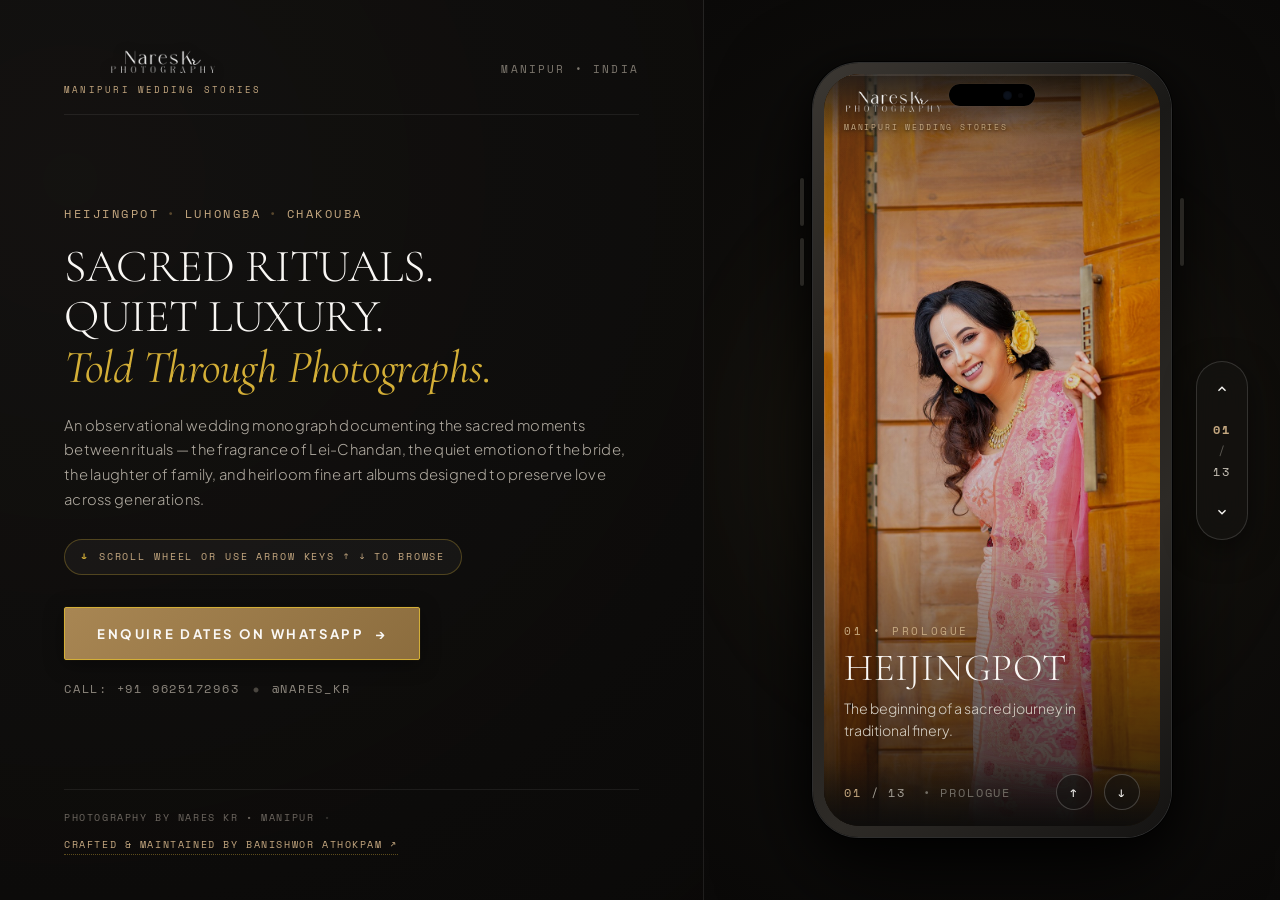
==== commit dfe6af15: "feat(seo): complete SEO, local discovery, Schema.org rich snippets, and llms.txt AI search integrati" ====
--- a/index.html
+++ b/index.html
@@ -13,35 +13,148 @@
   <meta name="designer" content="Banishwor Athokpam">
   <link rel="author" href="https://banishwor.github.io/aboutme">
 
+  <!-- Canonical URL -->
+  <link rel="canonical" href="https://nareskr.github.io/">
+
+  <!-- Theme Color & Mobile Manifest -->
+  <meta name="theme-color" content="#11100D">
+  <meta name="msapplication-TileColor" content="#11100D">
+  <meta name="msapplication-config" content="browserconfig.xml">
+  <link rel="manifest" href="site.webmanifest">
+
   <!-- Favicons & Touch Icons -->
   <link rel="icon" type="image/svg+xml" href="assets/favicon.svg">
   <link rel="icon" type="image/png" sizes="32x32" href="assets/favicon-32x32.png">
   <link rel="apple-touch-icon" sizes="180x180" href="assets/apple-touch-icon.png">
   
-  <!-- Open Graph / Social Media -->
+  <!-- Geographic / Local SEO Meta (Manipur) -->
+  <meta name="geo.region" content="IN-MN">
+  <meta name="geo.placename" content="Imphal, Manipur">
+  <meta name="geo.position" content="24.8170;93.9368">
+  <meta name="ICBM" content="24.8170, 93.9368">
+
+  <!-- Open Graph / Social Media (Absolute URLs for WhatsApp, Facebook, iMessage) -->
   <meta property="og:type" content="website">
+  <meta property="og:site_name" content="Nares Kr Photography">
+  <meta property="og:url" content="https://nareskr.github.io/">
   <meta property="og:title" content="NARES KR PHOTOGRAPHY • Manipuri Wedding Stories">
-  <meta property="og:description" content="A Manipuri wedding, told through photographs. Quiet luxury and cultural reverence by Nares Kr Photography.">
-  <meta property="og:image" content="assets/images/web/heijingpot_3.jpg">
+  <meta property="og:description" content="A Manipuri wedding, told through photographs. Quiet luxury, sacred Meitei rituals, and heirloom photobooks by Nares Kr Photography.">
+  <meta property="og:image" content="https://nareskr.github.io/assets/images/web/heijingpot_3.jpg">
+  <meta property="og:image:secure_url" content="https://nareskr.github.io/assets/images/web/heijingpot_3.jpg">
+  <meta property="og:image:width" content="1200">
+  <meta property="og:image:height" content="800">
+  <meta property="og:image:alt" content="Manipuri Bridal Portrait — Nares Kr Photography">
+  <meta property="og:locale" content="en_IN">
 
-  <!-- Structured Data (Schema.org) -->
+  <!-- Twitter / X Cards -->
+  <meta name="twitter:card" content="summary_large_image">
+  <meta name="twitter:title" content="NARES KR PHOTOGRAPHY • Manipuri Wedding Stories">
+  <meta name="twitter:description" content="A Manipuri wedding, told through photographs. Sacred Meitei rituals and heirloom photobooks in Manipur.">
+  <meta name="twitter:image" content="https://nareskr.github.io/assets/images/web/heijingpot_3.jpg">
+  <meta name="twitter:image:alt" content="Manipuri Bridal Portrait by Nares Kr">
+
+  <!-- Structured Data: PhotographyBusiness, WebSite, & FAQPage (Schema.org Graph) -->
   <script type="application/ld+json">
   {
     "@context": "https://schema.org",
-    "@type": "WebSite",
-    "name": "Nares Kr Photography",
-    "description": "Editorial wedding photography documenting sacred Manipuri weddings in Manipur.",
-    "author": {
-      "@type": "Person",
-      "name": "Nares Kr",
-      "jobTitle": "Photographer"
-    },
-    "creator": {
-      "@type": "Person",
-      "name": "Banishwor Athokpam",
-      "url": "https://banishwor.github.io/aboutme",
-      "jobTitle": "Web Developer & Maintainer"
-    }
+    "@graph": [
+      {
+        "@type": "PhotographyBusiness",
+        "@id": "https://nareskr.github.io/#business",
+        "name": "Nares Kr Photography",
+        "url": "https://nareskr.github.io/",
+        "logo": "https://nareskr.github.io/assets/images/branding/logo.png",
+        "image": "https://nareskr.github.io/assets/images/web/heijingpot_3.jpg",
+        "description": "Editorial wedding photography documenting sacred Manipuri weddings in Manipur. Heijingpot, Kundo Lengba, Luhongba, and heirloom fine art albums.",
+        "email": "nareskr2025@gmail.com",
+        "telephone": "+918787828867",
+        "priceRange": "₹₹₹",
+        "currenciesAccepted": "INR",
+        "paymentAccepted": "Cash, UPI, Bank Transfer",
+        "address": {
+          "@type": "PostalAddress",
+          "addressLocality": "Imphal",
+          "addressRegion": "Manipur",
+          "postalCode": "795001",
+          "addressCountry": "IN"
+        },
+        "geo": {
+          "@type": "GeoCoordinates",
+          "latitude": 24.8170,
+          "longitude": 93.9368
+        },
+        "areaServed": [
+          {
+            "@type": "AdministrativeArea",
+            "name": "Manipur, India"
+          },
+          {
+            "@type": "City",
+            "name": "Imphal"
+          }
+        ],
+        "founder": {
+          "@type": "Person",
+          "name": "Nares Kr",
+          "jobTitle": "Lead Wedding Photographer",
+          "sameAs": "https://www.instagram.com/nares_kr"
+        },
+        "creator": {
+          "@type": "Person",
+          "name": "Banishwor Athokpam",
+          "url": "https://banishwor.github.io/aboutme",
+          "jobTitle": "Web Developer & Maintainer"
+        },
+        "sameAs": [
+          "https://www.instagram.com/nares_kr"
+        ]
+      },
+      {
+        "@type": "WebSite",
+        "@id": "https://nareskr.github.io/#website",
+        "name": "Nares Kr Photography",
+        "url": "https://nareskr.github.io/",
+        "inLanguage": "en-IN"
+      },
+      {
+        "@type": "FAQPage",
+        "@id": "https://nareskr.github.io/#faq",
+        "mainEntity": [
+          {
+            "@type": "Question",
+            "name": "What wedding rituals are covered by Nares Kr Photography?",
+            "acceptedAnswer": {
+              "@type": "Answer",
+              "text": "We specialize in the complete continuum of sacred Manipuri weddings, including Heijingpot (bridal blessings), Heijing Kharai Lanba, Kundo Lengba (sacred garland threading ceremony), Luhongba (wedding rituals and vows), and Chakouba."
+            }
+          },
+          {
+            "@type": "Question",
+            "name": "What wedding photography packages do you offer?",
+            "acceptedAnswer": {
+              "@type": "Answer",
+              "text": "We offer four curated heirloom collections: Essential (₹49,999), Classic (₹59,999 with heirloom photobook and teaser), Premium (₹79,999 with 2 photographers and 1 cinematographer), and Luxury (₹99,999 including pre-wedding, 2 photographers, and 2 cinematographers)."
+            }
+          },
+          {
+            "@type": "Question",
+            "name": "Do your packages include heirloom printed photobooks?",
+            "acceptedAnswer": {
+              "@type": "Answer",
+              "text": "Yes, our Classic, Premium, and Luxury collections include custom handcrafted heirloom photobooks featuring hardbound covers, archival fine-art printing, and foil-embossed detailing designed to last generations."
+            }
+          },
+          {
+            "@type": "Question",
+            "name": "How can couples reserve their wedding date?",
+            "acceptedAnswer": {
+              "@type": "Answer",
+              "text": "Dates can be reserved directly via WhatsApp (+91 87878 28867) or by email at nareskr2025@gmail.com. Because we take on a limited number of weddings per season to preserve creative quality, booking 2 to 3 months in advance is recommended."
+            }
+          }
+        ]
+      }
+    ]
   }
   </script>
 
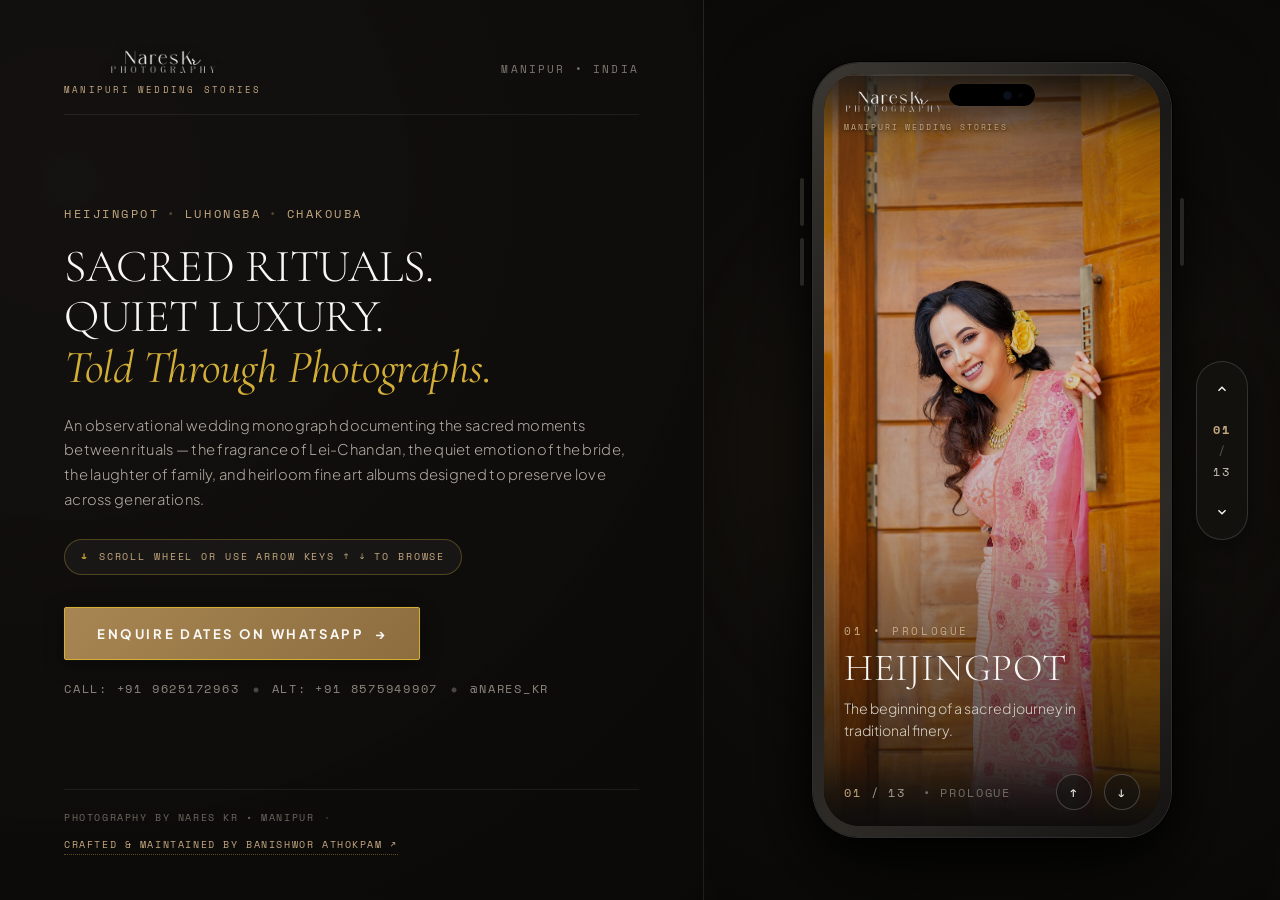
==== commit 3ec0ccd6: "feat: add alternative phone number (+91 8575949907) to Slide 13 and contact channels" ====
--- a/index.html
+++ b/index.html
@@ -67,7 +67,7 @@
         "image": "https://nareskr.github.io/assets/images/web/heijingpot_3.jpg",
         "description": "Editorial wedding photography documenting sacred Manipuri weddings in Manipur. Heijingpot, Kundo Lengba, Luhongba, and heirloom fine art albums.",
         "email": "nareskr2025@gmail.com",
-        "telephone": "+918787828867",
+        "telephone": ["+919625172963", "+918575949907"],
         "priceRange": "₹₹₹",
         "currenciesAccepted": "INR",
         "paymentAccepted": "Cash, UPI, Bank Transfer",
